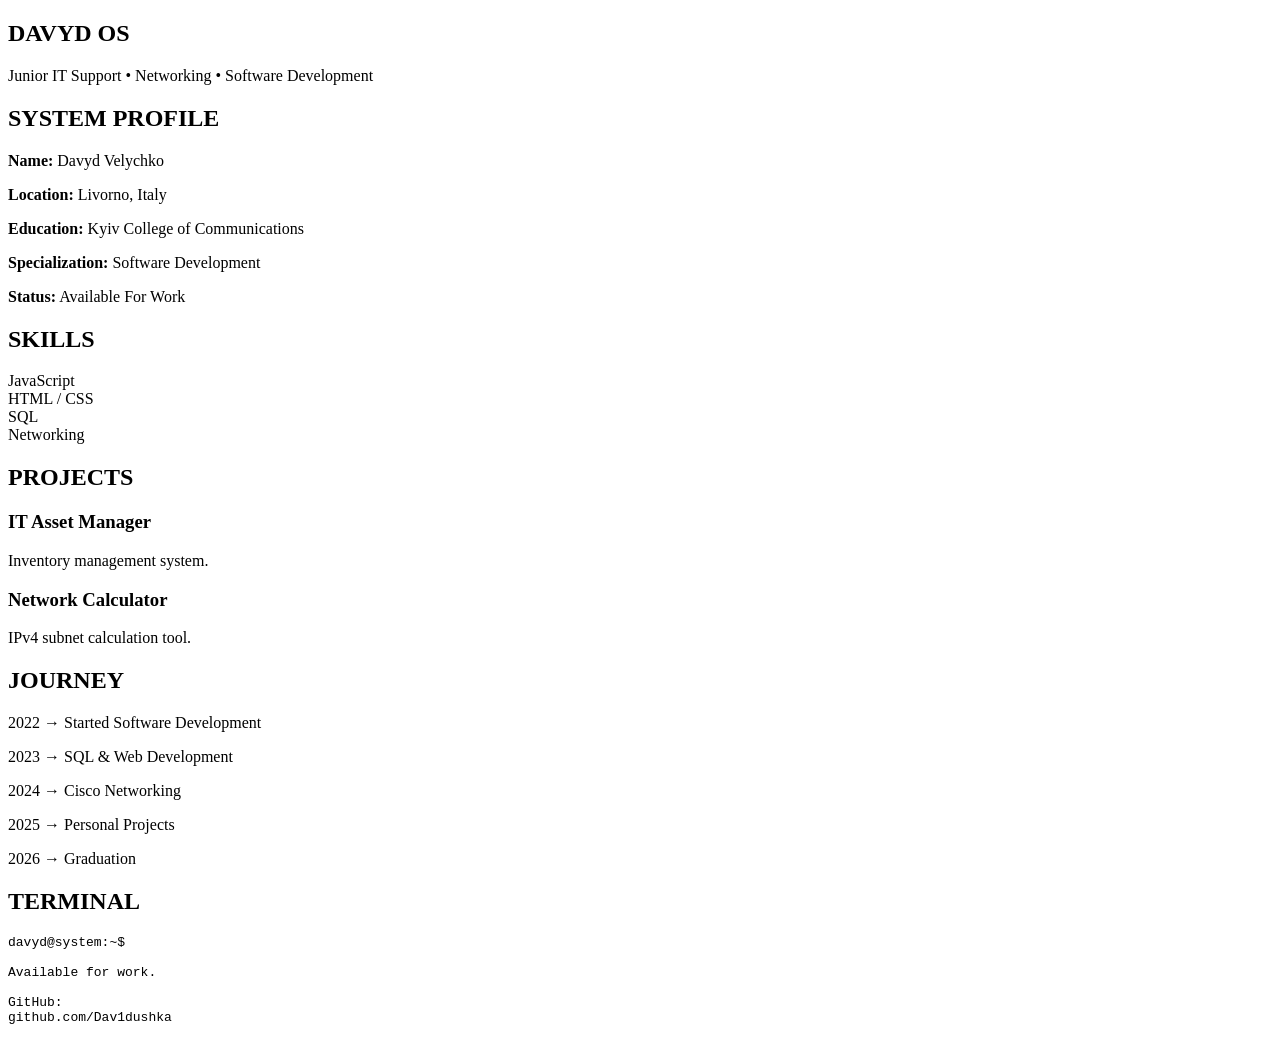
==== index.html @ ede8c823 "index.html" ====
<!DOCTYPE html>
<html lang="en">

<head>

<meta charset="UTF-8">
<meta name="viewport" content="width=device-width, initial-scale=1.0">

<title>Davyd OS</title>

<link rel="stylesheet" href="style.css">

</head>

<body>

<div id="particles"></div>

<section class="hero">

    <h1>DAVYD OS</h1>

    <p>
        Junior IT Support • Networking • Software Development
    </p>

</section>

<section class="about">

    <h2>SYSTEM PROFILE</h2>

    <div class="panel">

        <p><strong>Name:</strong> Davyd Velychko</p>

        <p><strong>Location:</strong> Livorno, Italy</p>

        <p><strong>Education:</strong> Kyiv College of Communications</p>

        <p><strong>Specialization:</strong> Software Development</p>

        <p><strong>Status:</strong> Available For Work</p>

    </div>

</section>

<section class="skills">

    <h2>SKILLS</h2>

    <div class="panel">

        <div class="skill">
            <span>JavaScript</span>
            <div class="bar"><div style="width:80%"></div></div>
        </div>

        <div class="skill">
            <span>HTML / CSS</span>
            <div class="bar"><div style="width:85%"></div></div>
        </div>

        <div class="skill">
            <span>SQL</span>
            <div class="bar"><div style="width:65%"></div></div>
        </div>

        <div class="skill">
            <span>Networking</span>
            <div class="bar"><div style="width:70%"></div></div>
        </div>

    </div>

</section>

<section class="projects">

    <h2>PROJECTS</h2>

    <div class="project-grid">

        <div class="project-card">

            <h3>IT Asset Manager</h3>

            <p>
                Inventory management system.
            </p>

        </div>

        <div class="project-card">

            <h3>Network Calculator</h3>

            <p>
                IPv4 subnet calculation tool.
            </p>

        </div>

    </div>

</section>

<section class="journey">

    <h2>JOURNEY</h2>

    <div class="panel">

        <p>2022 → Started Software Development</p>
        <p>2023 → SQL & Web Development</p>
        <p>2024 → Cisco Networking</p>
        <p>2025 → Personal Projects</p>
        <p>2026 → Graduation</p>

    </div>

</section>

<section class="terminal-section">

    <h2>TERMINAL</h2>

    <div class="terminal">

        <pre>
davyd@system:~$

Available for work.

GitHub:
github.com/Dav1dushka
        </pre>

    </div>

</section>

<script src="script.js"></script>

</body>

</html>
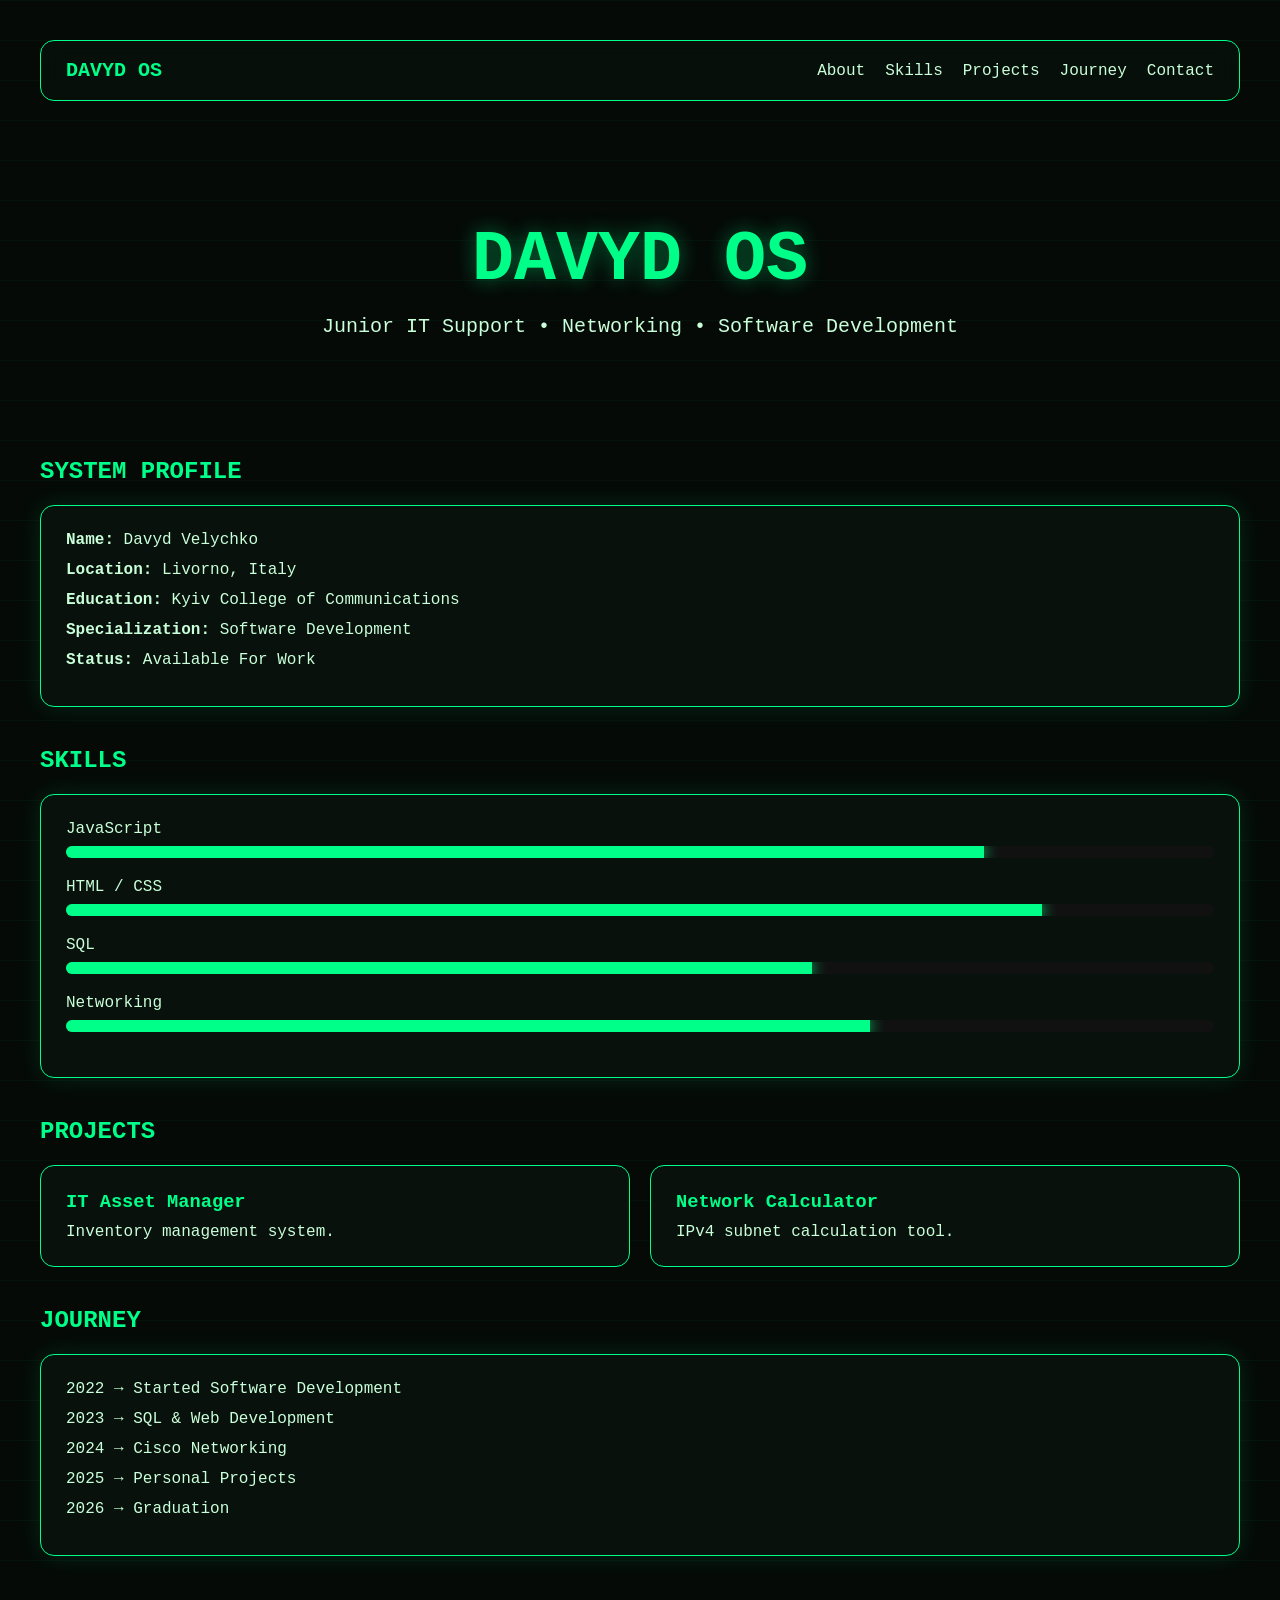
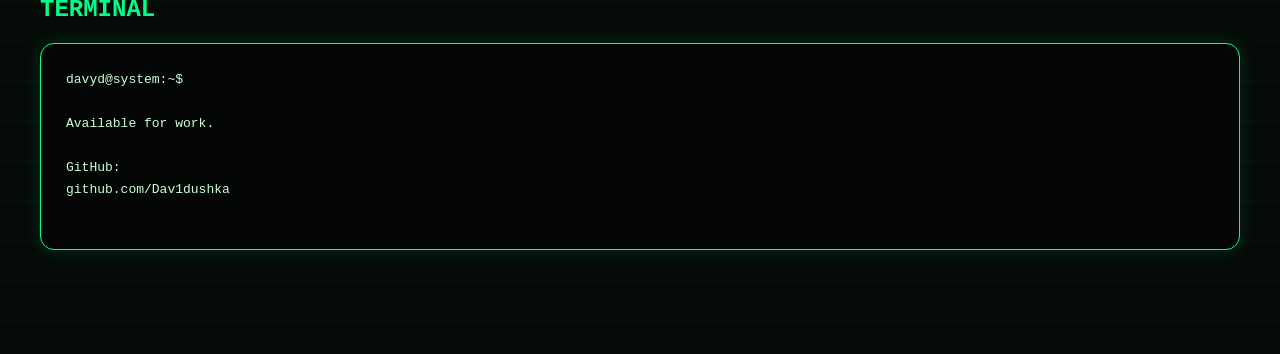
==== commit d0f073c8: "Update index.html" ====
--- a/index.html
+++ b/index.html
@@ -14,6 +14,24 @@
 
 <body>
 
+    <nav class="navbar">
+
+    <div class="logo">
+        DAVYD OS
+    </div>
+
+    <div class="nav-links">
+
+        <a href="#about">About</a>
+        <a href="#skills">Skills</a>
+        <a href="#projects">Projects</a>
+        <a href="#journey">Journey</a>
+        <a href="#contact">Contact</a>
+
+    </div>
+
+</nav>
+
 <div id="particles"></div>
 
 <section class="hero">
@@ -26,7 +44,7 @@
 
 </section>
 
-<section class="about">
+<section id="about" class="about">
 
     <h2>SYSTEM PROFILE</h2>
 
@@ -46,7 +64,7 @@
 
 </section>
 
-<section class="skills">
+<section id="skills" class="skills">
 
     <h2>SKILLS</h2>
 
@@ -76,7 +94,7 @@
 
 </section>
 
-<section class="projects">
+<section id="projects" class="projects">
 
     <h2>PROJECTS</h2>
 
@@ -106,7 +124,7 @@
 
 </section>
 
-<section class="journey">
+<section id="journey" class="journey">
 
     <h2>JOURNEY</h2>
 
@@ -122,7 +140,7 @@
 
 </section>
 
-<section class="terminal-section">
+<section id="contact" class="terminal-section">
 
     <h2>TERMINAL</h2>
 
--- a/style.css
+++ b/style.css
@@ -0,0 +1,265 @@
+*{
+    margin:0;
+    padding:0;
+    box-sizing:border-box;
+}
+
+:root{
+    --bg:#050a07;
+    --panel:#08110c;
+    --green:#00ff88;
+    --text:#c9ffd9;
+}
+
+html{
+    scroll-behavior:smooth;
+}
+
+body{
+    background:var(--bg);
+    color:var(--text);
+
+    font-family:Consolas, monospace;
+
+    padding:40px;
+
+    background-image:
+    linear-gradient(
+        rgba(0,255,136,.03) 1px,
+        transparent 1px
+    );
+
+    background-size:100% 40px;
+}
+
+section{
+    max-width:1200px;
+    margin:0 auto 40px auto;
+}
+
+h1{
+    font-size:70px;
+    color:var(--green);
+
+    text-shadow:
+    0 0 20px rgba(0,255,136,.4);
+}
+
+h2{
+    color:var(--green);
+    margin-bottom:20px;
+}
+
+.hero{
+    text-align:center;
+    padding:80px 0;
+}
+
+.hero p{
+    margin-top:15px;
+    font-size:20px;
+}
+
+.panel{
+    background:var(--panel);
+
+    border:1px solid var(--green);
+
+    border-radius:14px;
+
+    padding:25px;
+
+    box-shadow:
+        0 0 25px rgba(0,255,136,.12);
+}
+
+.panel p{
+    margin-bottom:12px;
+}
+
+.skills .skill{
+    margin-bottom:20px;
+}
+
+.bar{
+    margin-top:8px;
+
+    height:12px;
+
+    background:#111;
+
+    border-radius:10px;
+
+    overflow:hidden;
+}
+
+.bar div{
+    height:100%;
+
+    background:var(--green);
+
+    box-shadow:
+        0 0 15px var(--green);
+}
+
+.project-grid{
+    display:grid;
+
+    grid-template-columns:
+    repeat(auto-fit,minmax(280px,1fr));
+
+    gap:20px;
+}
+
+.project-card{
+    background:var(--panel);
+
+    border:1px solid var(--green);
+
+    border-radius:14px;
+
+    padding:25px;
+
+    transition:.25s;
+}
+
+.project-card:hover{
+
+    transform:
+        translateY(-6px);
+
+    box-shadow:
+        0 0 20px rgba(0,255,136,.25);
+}
+
+.project-card h3{
+    color:var(--green);
+    margin-bottom:10px;
+}
+
+.terminal{
+    background:#030604;
+
+    border:1px solid var(--green);
+
+    border-radius:14px;
+
+    padding:25px;
+
+    box-shadow:
+        0 0 20px rgba(0,255,136,.15);
+}
+
+.terminal pre{
+    white-space:pre-wrap;
+    line-height:1.7;
+}
+
+.packet{
+    position:fixed;
+
+    pointer-events:none;
+
+    color:var(--green);
+
+    font-size:12px;
+
+    font-weight:bold;
+
+    text-shadow:
+        0 0 8px var(--green);
+
+    animation:
+        fadeOut 1.5s linear forwards;
+
+    z-index:9999;
+}
+
+@keyframes fadeOut{
+
+    0%{
+        opacity:1;
+        transform:
+            translateY(0);
+    }
+
+    100%{
+        opacity:0;
+        transform:
+            translateY(-25px);
+    }
+}
+
+@media(max-width:768px){
+
+    h1{
+        font-size:42px;
+    }
+
+    body{
+        padding:20px;
+    }
+}
+
+
+.navbar{
+
+    position:sticky;
+
+    top:20px;
+
+    z-index:1000;
+
+    max-width:1200px;
+
+    margin:0 auto 40px auto;
+
+    display:flex;
+
+    justify-content:space-between;
+
+    align-items:center;
+
+    padding:18px 25px;
+
+    background:rgba(8,17,12,.8);
+
+    backdrop-filter:blur(10px);
+
+    border:1px solid #00ff88;
+
+    border-radius:14px;
+}
+
+.logo{
+
+    color:#00ff88;
+
+    font-weight:bold;
+
+    font-size:20px;
+}
+
+.nav-links{
+
+    display:flex;
+
+    gap:20px;
+}
+
+.nav-links a{
+
+    color:#c9ffd9;
+
+    text-decoration:none;
+
+    transition:.2s;
+}
+
+.nav-links a:hover{
+
+    color:#00ff88;
+
+    text-shadow:
+        0 0 10px #00ff88;
+}
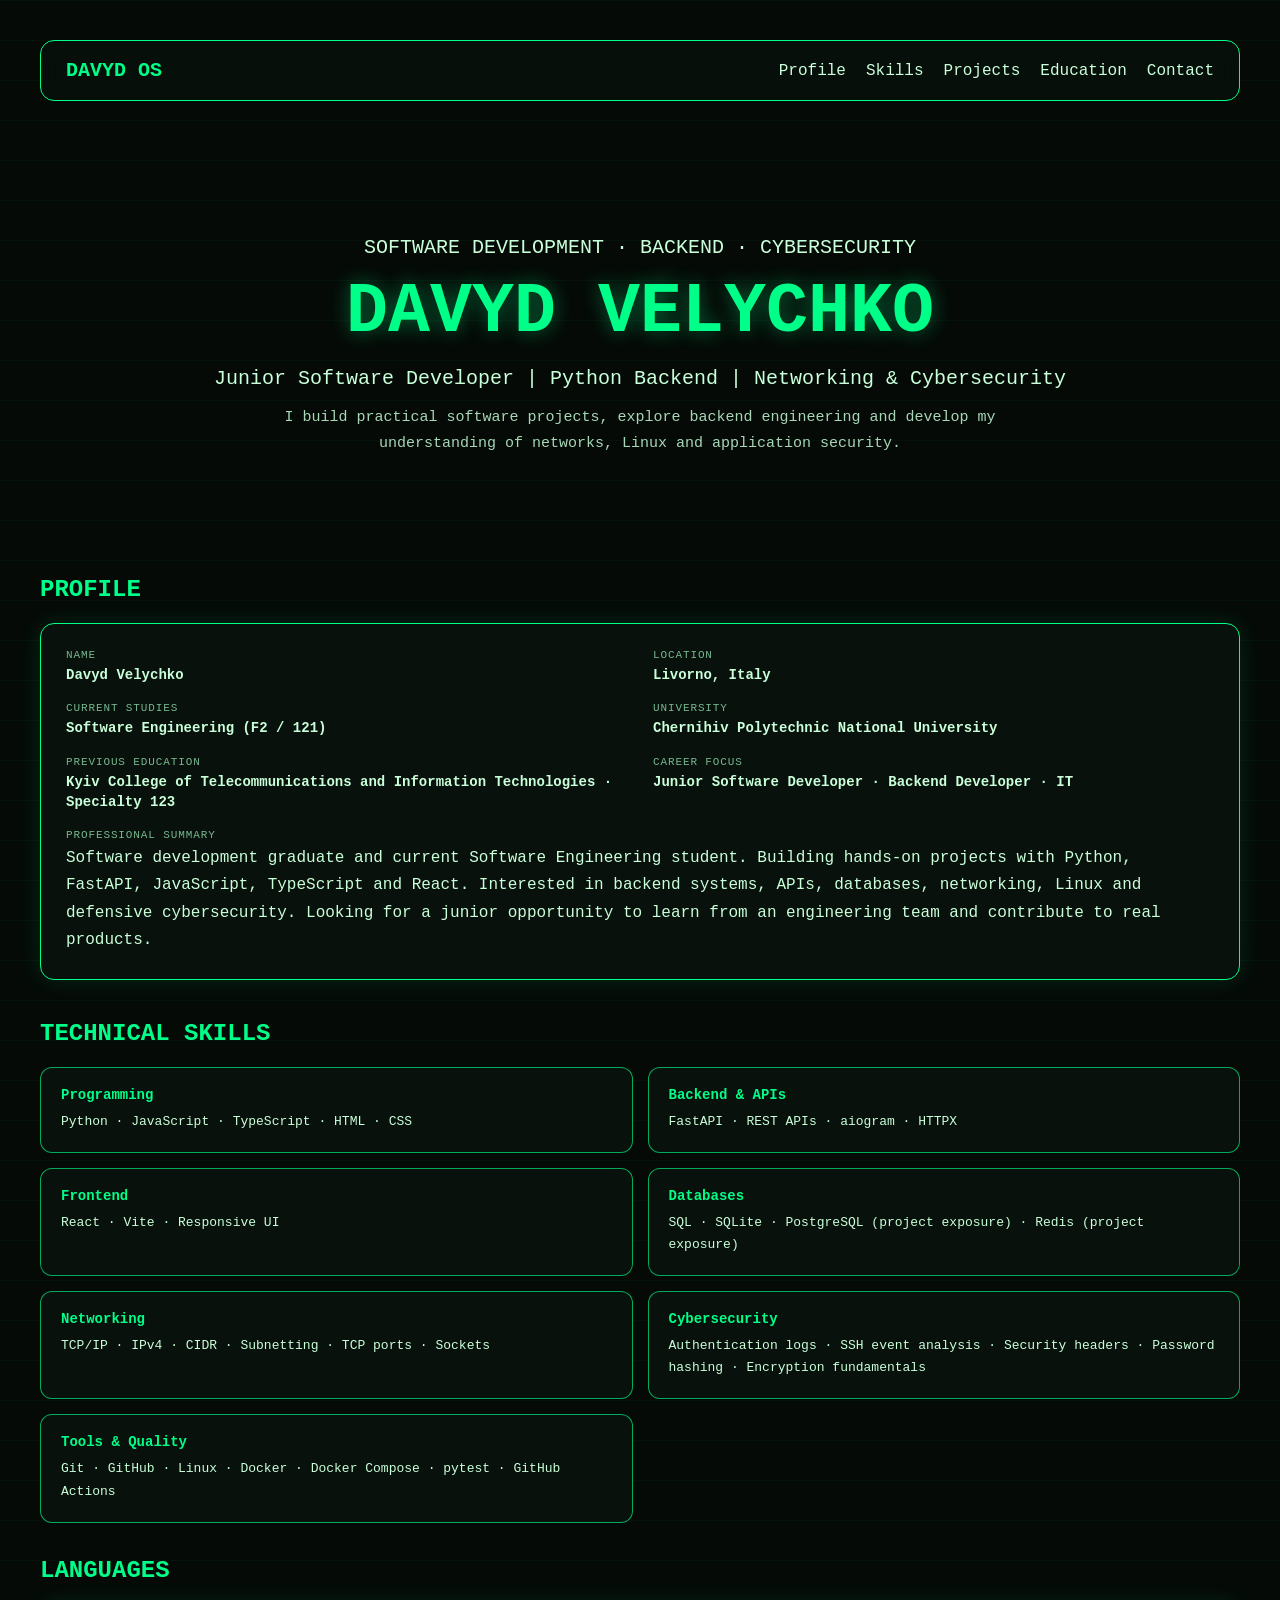
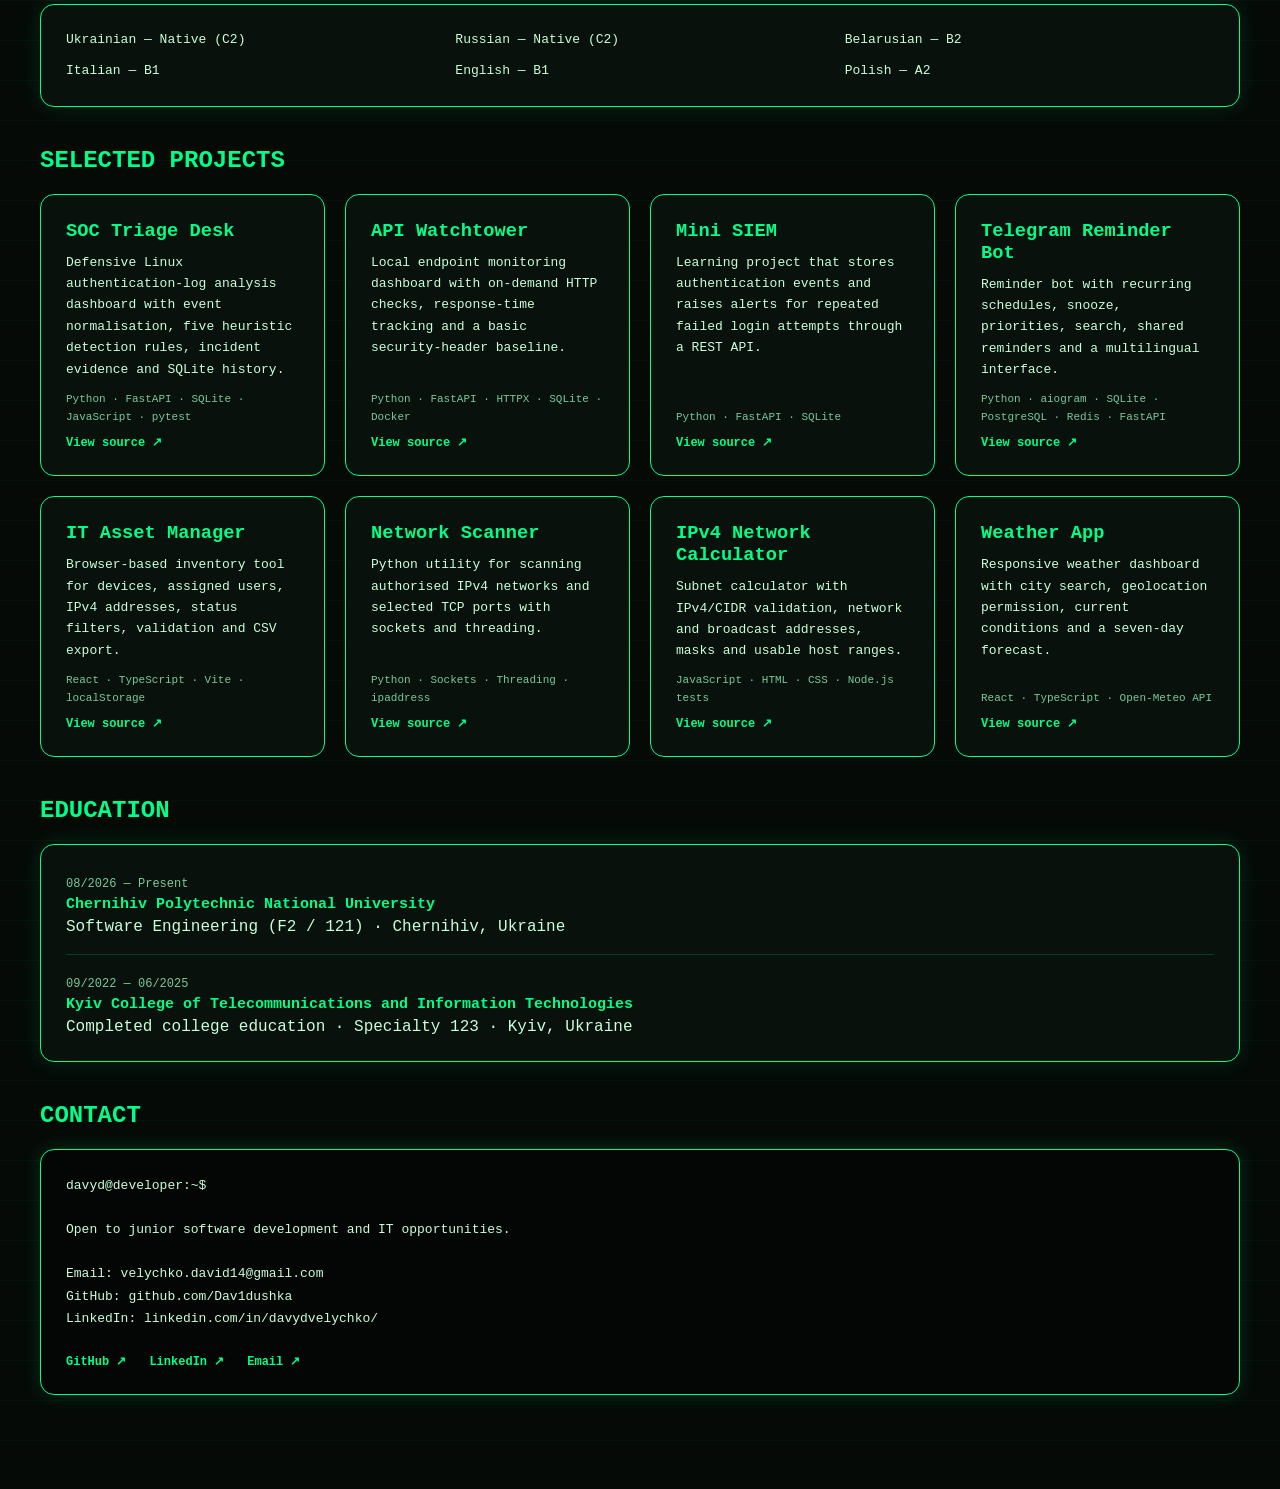
==== commit 23a5b60e: "Refresh developer portfolio with IT profile and project links" ====
--- a/index.html
+++ b/index.html
@@ -1,166 +1,156 @@
 <!DOCTYPE html>
 <html lang="en">
-
 <head>
-
 <meta charset="UTF-8">
 <meta name="viewport" content="width=device-width, initial-scale=1.0">
-
-<title>Davyd OS</title>
-
+<meta name="description" content="Davyd Velychko — junior software developer focused on Python backend, software engineering, networking and cybersecurity.">
+<title>Davyd Velychko | Junior Software Developer</title>
 <link rel="stylesheet" href="style.css">
-
 </head>
-
 <body>
-
-    <nav class="navbar">
-
-    <div class="logo">
-        DAVYD OS
-    </div>
-
-    <div class="nav-links">
-
-        <a href="#about">About</a>
-        <a href="#skills">Skills</a>
-        <a href="#projects">Projects</a>
-        <a href="#journey">Journey</a>
-        <a href="#contact">Contact</a>
-
-    </div>
-
+<nav class="navbar">
+  <div class="logo">DAVYD OS</div>
+  <div class="nav-links">
+    <a href="#about">Profile</a>
+    <a href="#skills">Skills</a>
+    <a href="#projects">Projects</a>
+    <a href="#journey">Education</a>
+    <a href="#contact">Contact</a>
+  </div>
 </nav>
 
 <div id="particles"></div>
 
 <section class="hero">
-
-    <h1>DAVYD OS</h1>
-
-    <p>
-        Junior IT Support • Networking • Software Development
-    </p>
-
+  <p class="eyebrow">SOFTWARE DEVELOPMENT · BACKEND · CYBERSECURITY</p>
+  <h1>DAVYD VELYCHKO</h1>
+  <p>Junior Software Developer | Python Backend | Networking &amp; Cybersecurity</p>
+  <p class="hero-intro">I build practical software projects, explore backend engineering and develop my understanding of networks, Linux and application security.</p>
 </section>
 
 <section id="about" class="about">
-
-    <h2>SYSTEM PROFILE</h2>
-
-    <div class="panel">
-
-        <p><strong>Name:</strong> Davyd Velychko</p>
-
-        <p><strong>Location:</strong> Livorno, Italy</p>
-
-        <p><strong>Education:</strong> Kyiv College of Communications</p>
-
-        <p><strong>Specialization:</strong> Software Development</p>
-
-        <p><strong>Status:</strong> Available For Work</p>
-
-    </div>
-
+  <h2>PROFILE</h2>
+  <div class="panel profile-grid">
+    <div class="profile-item"><span>Name</span><strong>Davyd Velychko</strong></div>
+    <div class="profile-item"><span>Location</span><strong>Livorno, Italy</strong></div>
+    <div class="profile-item"><span>Current studies</span><strong>Software Engineering (F2 / 121)</strong></div>
+    <div class="profile-item"><span>University</span><strong>Chernihiv Polytechnic National University</strong></div>
+    <div class="profile-item"><span>Previous education</span><strong>Kyiv College of Telecommunications and Information Technologies · Specialty 123</strong></div>
+    <div class="profile-item"><span>Career focus</span><strong>Junior Software Developer · Backend Developer · IT</strong></div>
+    <div class="profile-item full"><span>Professional summary</span><p>Software development graduate and current Software Engineering student. Building hands-on projects with Python, FastAPI, JavaScript, TypeScript and React. Interested in backend systems, APIs, databases, networking, Linux and defensive cybersecurity. Looking for a junior opportunity to learn from an engineering team and contribute to real products.</p></div>
+  </div>
 </section>
 
 <section id="skills" class="skills">
-
-    <h2>SKILLS</h2>
-
-    <div class="panel">
-
-        <div class="skill">
-            <span>JavaScript</span>
-            <div class="bar"><div style="width:80%"></div></div>
-        </div>
-
-        <div class="skill">
-            <span>HTML / CSS</span>
-            <div class="bar"><div style="width:85%"></div></div>
-        </div>
-
-        <div class="skill">
-            <span>SQL</span>
-            <div class="bar"><div style="width:65%"></div></div>
-        </div>
-
-        <div class="skill">
-            <span>Networking</span>
-            <div class="bar"><div style="width:70%"></div></div>
-        </div>
-
-    </div>
-
+  <h2>TECHNICAL SKILLS</h2>
+  <div class="skill-grid">
+    <div class="skill-card"><h3>Programming</h3><p>Python · JavaScript · TypeScript · HTML · CSS</p></div>
+    <div class="skill-card"><h3>Backend &amp; APIs</h3><p>FastAPI · REST APIs · aiogram · HTTPX</p></div>
+    <div class="skill-card"><h3>Frontend</h3><p>React · Vite · Responsive UI</p></div>
+    <div class="skill-card"><h3>Databases</h3><p>SQL · SQLite · PostgreSQL (project exposure) · Redis (project exposure)</p></div>
+    <div class="skill-card"><h3>Networking</h3><p>TCP/IP · IPv4 · CIDR · Subnetting · TCP ports · Sockets</p></div>
+    <div class="skill-card"><h3>Cybersecurity</h3><p>Authentication logs · SSH event analysis · Security headers · Password hashing · Encryption fundamentals</p></div>
+    <div class="skill-card"><h3>Tools &amp; Quality</h3><p>Git · GitHub · Linux · Docker · Docker Compose · pytest · GitHub Actions</p></div>
+  </div>
+  <h2 class="languages-heading">LANGUAGES</h2>
+  <div class="panel language-list">
+    <span>Ukrainian — Native (C2)</span>
+    <span>Russian — Native (C2)</span>
+    <span>Belarusian — B2</span>
+    <span>Italian — B1</span>
+    <span>English — B1</span>
+    <span>Polish — A2</span>
+  </div>
 </section>
 
 <section id="projects" class="projects">
-
-    <h2>PROJECTS</h2>
-
-    <div class="project-grid">
-
-        <div class="project-card">
-
-            <h3>IT Asset Manager</h3>
-
-            <p>
-                Inventory management system.
-            </p>
-
-        </div>
-
-        <div class="project-card">
-
-            <h3>Network Calculator</h3>
-
-            <p>
-                IPv4 subnet calculation tool.
-            </p>
-
-        </div>
-
-    </div>
-
+  <h2>SELECTED PROJECTS</h2>
+  <div class="project-grid">
+    <article class="project-card">
+      <h3>SOC Triage Desk</h3>
+      <p>Defensive Linux authentication-log analysis dashboard with event normalisation, five heuristic detection rules, incident evidence and SQLite history.</p>
+      <p class="tech">Python · FastAPI · SQLite · JavaScript · pytest</p>
+      <a href="https://github.com/Dav1dushka/web/tree/main/projects/soc-triage-desk" target="_blank" rel="noopener">View source ↗</a>
+    </article>
+    <article class="project-card">
+      <h3>API Watchtower</h3>
+      <p>Local endpoint monitoring dashboard with on-demand HTTP checks, response-time tracking and a basic security-header baseline.</p>
+      <p class="tech">Python · FastAPI · HTTPX · SQLite · Docker</p>
+      <a href="https://github.com/Dav1dushka/Api-Watchtower" target="_blank" rel="noopener">View source ↗</a>
+    </article>
+    <article class="project-card">
+      <h3>Mini SIEM</h3>
+      <p>Learning project that stores authentication events and raises alerts for repeated failed login attempts through a REST API.</p>
+      <p class="tech">Python · FastAPI · SQLite</p>
+      <a href="https://github.com/Dav1dushka/web/tree/main/projects/mini-siem" target="_blank" rel="noopener">View source ↗</a>
+    </article>
+    <article class="project-card">
+      <h3>Telegram Reminder Bot</h3>
+      <p>Reminder bot with recurring schedules, snooze, priorities, search, shared reminders and a multilingual interface.</p>
+      <p class="tech">Python · aiogram · SQLite · PostgreSQL · Redis · FastAPI</p>
+      <a href="https://github.com/Dav1dushka/web/tree/main/projects/telegram-reminder-bot" target="_blank" rel="noopener">View source ↗</a>
+    </article>
+    <article class="project-card">
+      <h3>IT Asset Manager</h3>
+      <p>Browser-based inventory tool for devices, assigned users, IPv4 addresses, status filters, validation and CSV export.</p>
+      <p class="tech">React · TypeScript · Vite · localStorage</p>
+      <a href="https://github.com/Dav1dushka/it-asset-manager" target="_blank" rel="noopener">View source ↗</a>
+    </article>
+    <article class="project-card">
+      <h3>Network Scanner</h3>
+      <p>Python utility for scanning authorised IPv4 networks and selected TCP ports with sockets and threading.</p>
+      <p class="tech">Python · Sockets · Threading · ipaddress</p>
+      <a href="https://github.com/Dav1dushka/web/tree/main/projects/network-scanner" target="_blank" rel="noopener">View source ↗</a>
+    </article>
+    <article class="project-card">
+      <h3>IPv4 Network Calculator</h3>
+      <p>Subnet calculator with IPv4/CIDR validation, network and broadcast addresses, masks and usable host ranges.</p>
+      <p class="tech">JavaScript · HTML · CSS · Node.js tests</p>
+      <a href="https://github.com/Dav1dushka/Network-Calculator" target="_blank" rel="noopener">View source ↗</a>
+    </article>
+    <article class="project-card">
+      <h3>Weather App</h3>
+      <p>Responsive weather dashboard with city search, geolocation permission, current conditions and a seven-day forecast.</p>
+      <p class="tech">React · TypeScript · Open-Meteo API</p>
+      <a href="https://github.com/Dav1dushka/weather" target="_blank" rel="noopener">View source ↗</a>
+    </article>
+  </div>
 </section>
 
 <section id="journey" class="journey">
-
-    <h2>JOURNEY</h2>
-
-    <div class="panel">
-
-        <p>2022 → Started Software Development</p>
-        <p>2023 → SQL & Web Development</p>
-        <p>2024 → Cisco Networking</p>
-        <p>2025 → Personal Projects</p>
-        <p>2026 → Graduation</p>
-
+  <h2>EDUCATION</h2>
+  <div class="panel">
+    <div class="education-item">
+      <p class="date">08/2026 — Present</p>
+      <h3>Chernihiv Polytechnic National University</h3>
+      <p>Software Engineering (F2 / 121) · Chernihiv, Ukraine</p>
     </div>
-
+    <div class="education-item">
+      <p class="date">09/2022 — 06/2025</p>
+      <h3>Kyiv College of Telecommunications and Information Technologies</h3>
+      <p>Completed college education · Specialty 123 · Kyiv, Ukraine</p>
+    </div>
+  </div>
 </section>
 
 <section id="contact" class="terminal-section">
+  <h2>CONTACT</h2>
+  <div class="terminal">
+    <pre>davyd@developer:~$
 
-    <h2>TERMINAL</h2>
+Open to junior software development and IT opportunities.
 
-    <div class="terminal">
-
-        <pre>
-davyd@system:~$
-
-Available for work.
-
-GitHub:
-github.com/Dav1dushka
-        </pre>
-
+Email: velychko.david14@gmail.com
+GitHub: github.com/Dav1dushka
+LinkedIn: linkedin.com/in/davydvelychko/</pre>
+    <div class="contact-links">
+      <a href="https://github.com/Dav1dushka" target="_blank" rel="noopener">GitHub ↗</a>
+      <a href="https://www.linkedin.com/in/davydvelychko/" target="_blank" rel="noopener">LinkedIn ↗</a>
+      <a href="mailto:velychko.david14@gmail.com">Email ↗</a>
     </div>
-
+  </div>
 </section>
 
 <script src="script.js"></script>
-
 </body>
-
 </html>
--- a/style.css
+++ b/style.css
@@ -263,3 +263,38 @@
     text-shadow:
         0 0 10px #00ff88;
 }
+
+
+/* Portfolio refresh: project details, current education and skills without invented proficiency bars */
+.hero .eyebrow{margin-bottom:14px}
+.hero-intro{max-width:760px;margin:18px auto 0;color:#a8d7b7;font-size:15px!important;line-height:1.7}
+.profile-grid{display:grid;grid-template-columns:repeat(2,minmax(0,1fr));gap:17px 26px}
+.profile-item{min-width:0}
+.profile-item span{display:block;color:#77b88f;font-size:11px;text-transform:uppercase;letter-spacing:.08em;margin-bottom:4px}
+.profile-item strong{display:block;color:var(--text);font-size:14px;line-height:1.45}
+.profile-item p{line-height:1.7;margin:0}
+.profile-item.full{grid-column:1/-1}
+.skill-grid{display:grid;grid-template-columns:repeat(2,minmax(0,1fr));gap:15px}
+.skill-card{background:var(--panel);border:1px solid rgba(0,255,136,.65);border-radius:12px;padding:19px 20px}
+.skill-card h3{color:var(--green);font-size:14px;margin-bottom:8px}
+.skill-card p{color:var(--text);font-size:13px;line-height:1.7;margin:0}
+.languages-heading{margin-top:34px}
+.language-list{display:grid;grid-template-columns:repeat(3,minmax(0,1fr));gap:12px 20px}
+.language-list span{font-size:13px;line-height:1.5}
+.project-card{display:flex;flex-direction:column;min-height:220px}
+.project-card p{font-size:13px;line-height:1.65}
+.project-card .tech{color:#79c99a;font-size:11px;margin-top:auto;padding-top:9px}
+.project-card a,.contact-links a{display:inline-block;color:var(--green);text-decoration:none;font-size:12px;font-weight:bold;margin-top:9px}
+.project-card a:hover,.contact-links a:hover{text-shadow:0 0 10px var(--green)}
+.education-item{padding:7px 0 18px;border-bottom:1px solid rgba(0,255,136,.18);margin-bottom:15px}
+.education-item:last-child{border-bottom:0;margin-bottom:0;padding-bottom:0}
+.education-item .date{color:#79c99a;font-size:12px;margin-bottom:5px}
+.education-item h3{color:var(--green);font-size:15px;margin-bottom:5px}
+.education-item p:last-child{margin-bottom:0}
+.contact-links{display:flex;gap:23px;flex-wrap:wrap;margin-top:15px}
+@media(max-width:700px){
+ .profile-grid,.skill-grid{grid-template-columns:1fr}
+ .profile-item.full{grid-column:auto}
+ .language-list{grid-template-columns:repeat(2,minmax(0,1fr))}
+ .hero-intro{font-size:13px!important}
+}
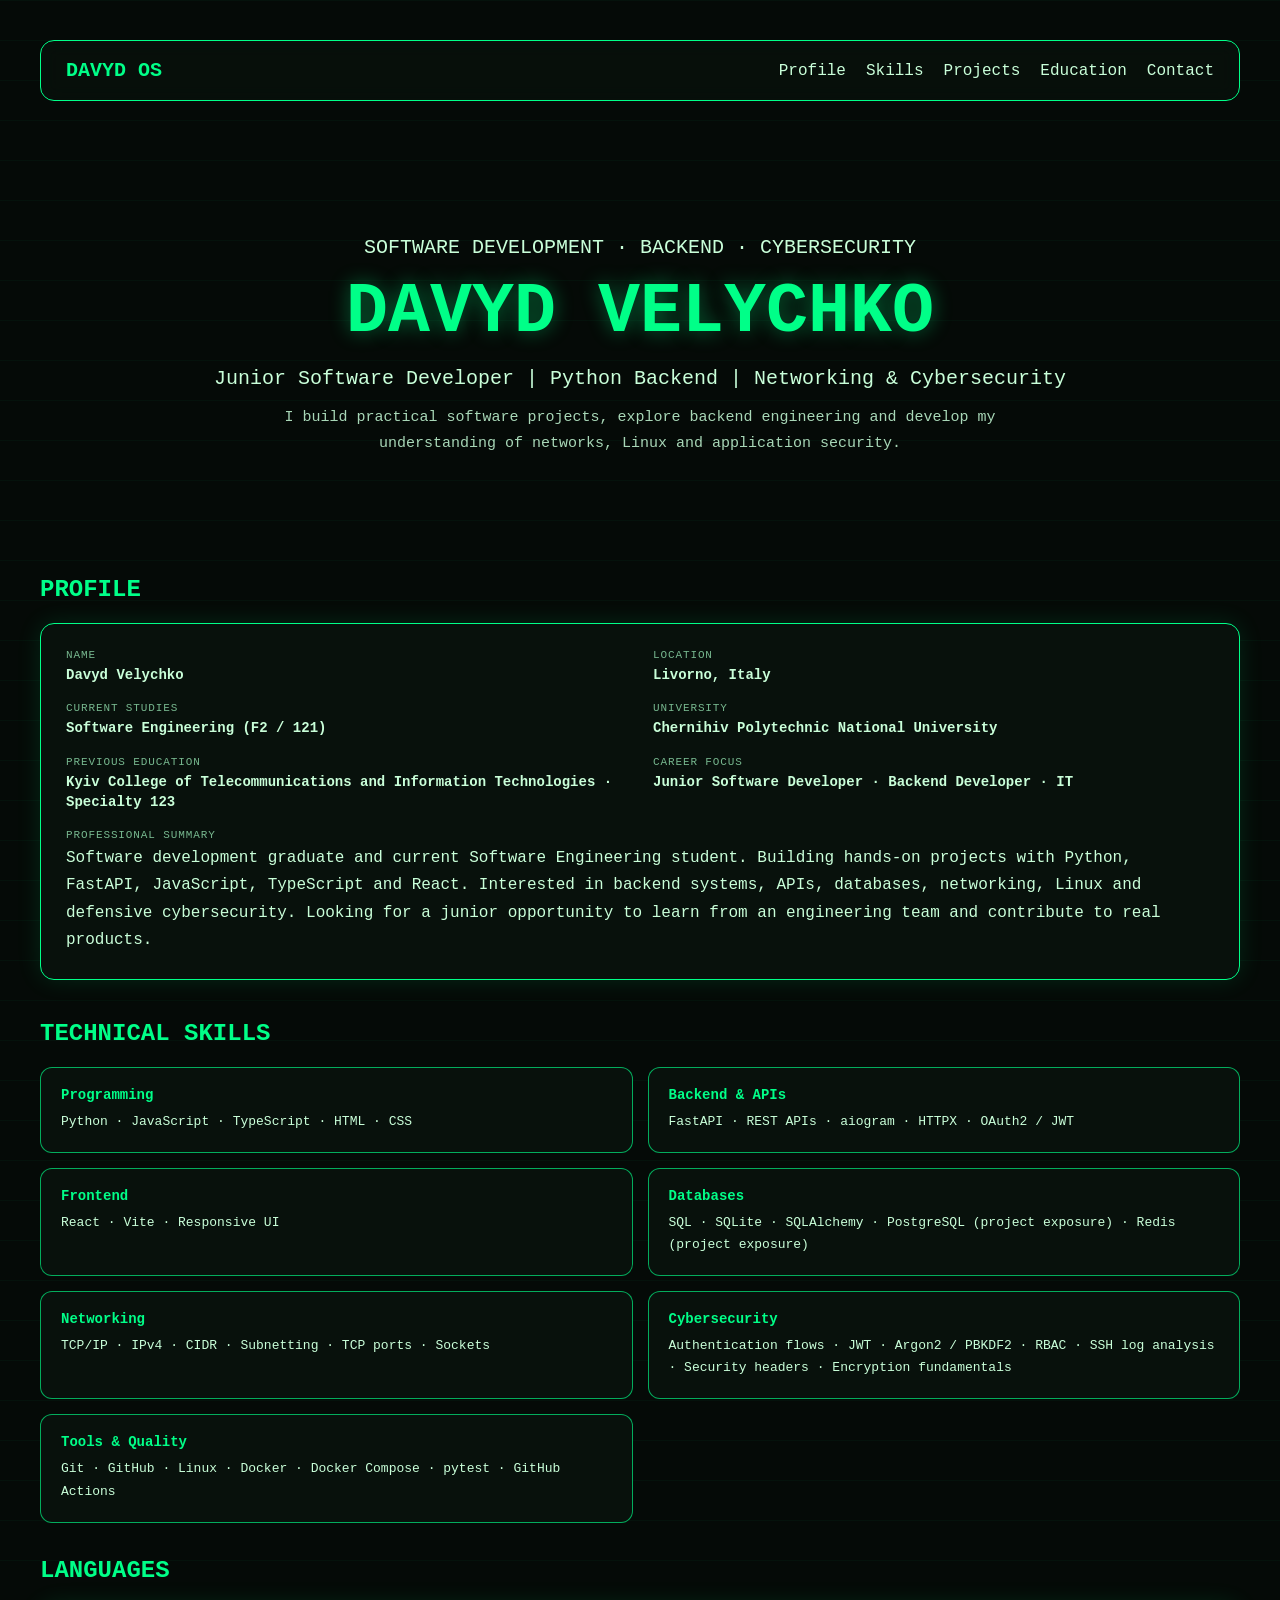
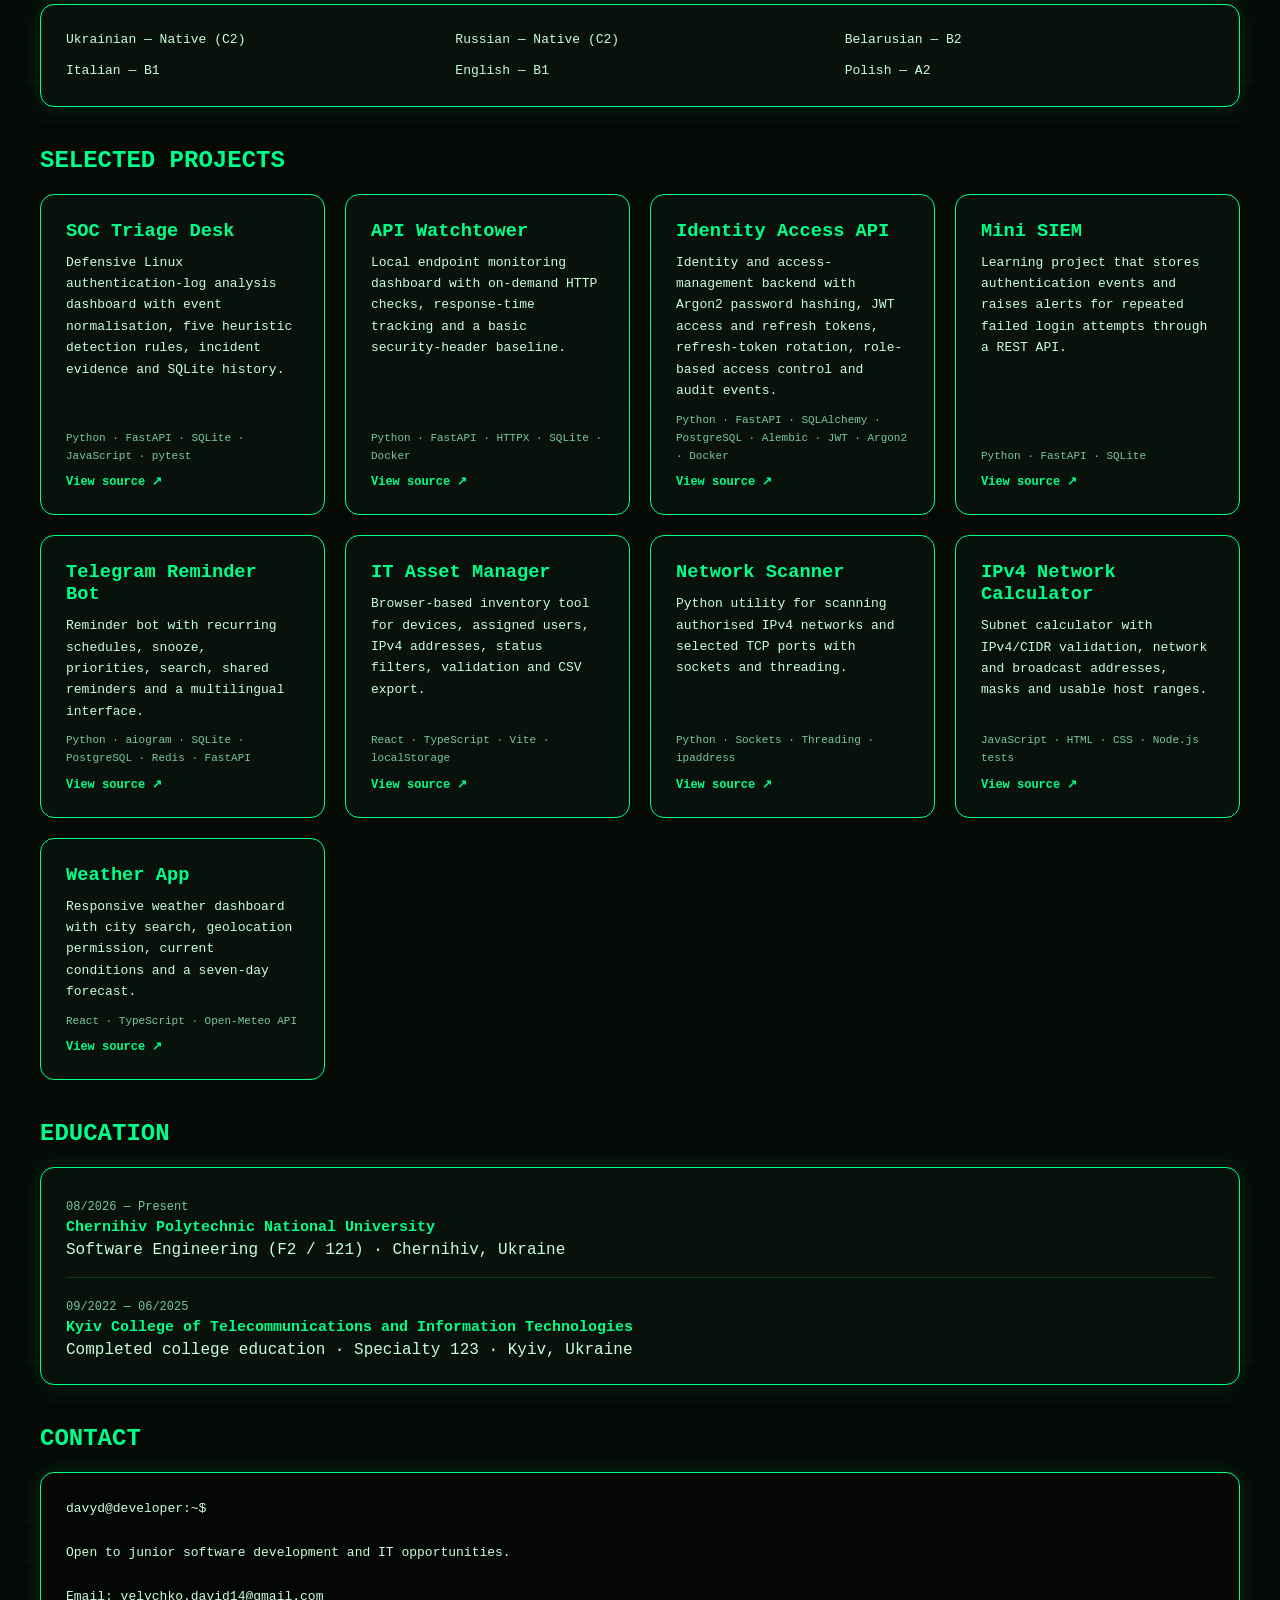
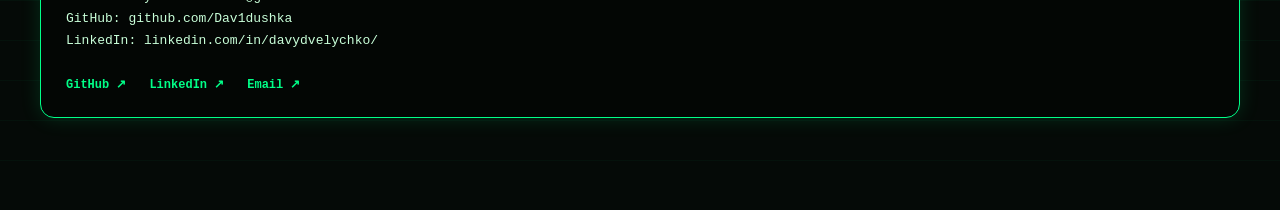
==== commit 5203bb38: "Add Identity Access API to developer portfolio" ====
--- a/index.html
+++ b/index.html
@@ -45,11 +45,11 @@
   <h2>TECHNICAL SKILLS</h2>
   <div class="skill-grid">
     <div class="skill-card"><h3>Programming</h3><p>Python · JavaScript · TypeScript · HTML · CSS</p></div>
-    <div class="skill-card"><h3>Backend &amp; APIs</h3><p>FastAPI · REST APIs · aiogram · HTTPX</p></div>
+    <div class="skill-card"><h3>Backend &amp; APIs</h3><p>FastAPI · REST APIs · aiogram · HTTPX · OAuth2 / JWT</p></div>
     <div class="skill-card"><h3>Frontend</h3><p>React · Vite · Responsive UI</p></div>
-    <div class="skill-card"><h3>Databases</h3><p>SQL · SQLite · PostgreSQL (project exposure) · Redis (project exposure)</p></div>
+    <div class="skill-card"><h3>Databases</h3><p>SQL · SQLite · SQLAlchemy · PostgreSQL (project exposure) · Redis (project exposure)</p></div>
     <div class="skill-card"><h3>Networking</h3><p>TCP/IP · IPv4 · CIDR · Subnetting · TCP ports · Sockets</p></div>
-    <div class="skill-card"><h3>Cybersecurity</h3><p>Authentication logs · SSH event analysis · Security headers · Password hashing · Encryption fundamentals</p></div>
+    <div class="skill-card"><h3>Cybersecurity</h3><p>Authentication flows · JWT · Argon2 / PBKDF2 · RBAC · SSH log analysis · Security headers · Encryption fundamentals</p></div>
     <div class="skill-card"><h3>Tools &amp; Quality</h3><p>Git · GitHub · Linux · Docker · Docker Compose · pytest · GitHub Actions</p></div>
   </div>
   <h2 class="languages-heading">LANGUAGES</h2>
@@ -77,6 +77,12 @@
       <p>Local endpoint monitoring dashboard with on-demand HTTP checks, response-time tracking and a basic security-header baseline.</p>
       <p class="tech">Python · FastAPI · HTTPX · SQLite · Docker</p>
       <a href="https://github.com/Dav1dushka/Api-Watchtower" target="_blank" rel="noopener">View source ↗</a>
+    </article>
+    <article class="project-card">
+      <h3>Identity Access API</h3>
+      <p>Identity and access-management backend with Argon2 password hashing, JWT access and refresh tokens, refresh-token rotation, role-based access control and audit events.</p>
+      <p class="tech">Python · FastAPI · SQLAlchemy · PostgreSQL · Alembic · JWT · Argon2 · Docker</p>
+      <a href="https://github.com/Dav1dushka/web/tree/main/projects/identity-access-api" target="_blank" rel="noopener">View source ↗</a>
     </article>
     <article class="project-card">
       <h3>Mini SIEM</h3>
